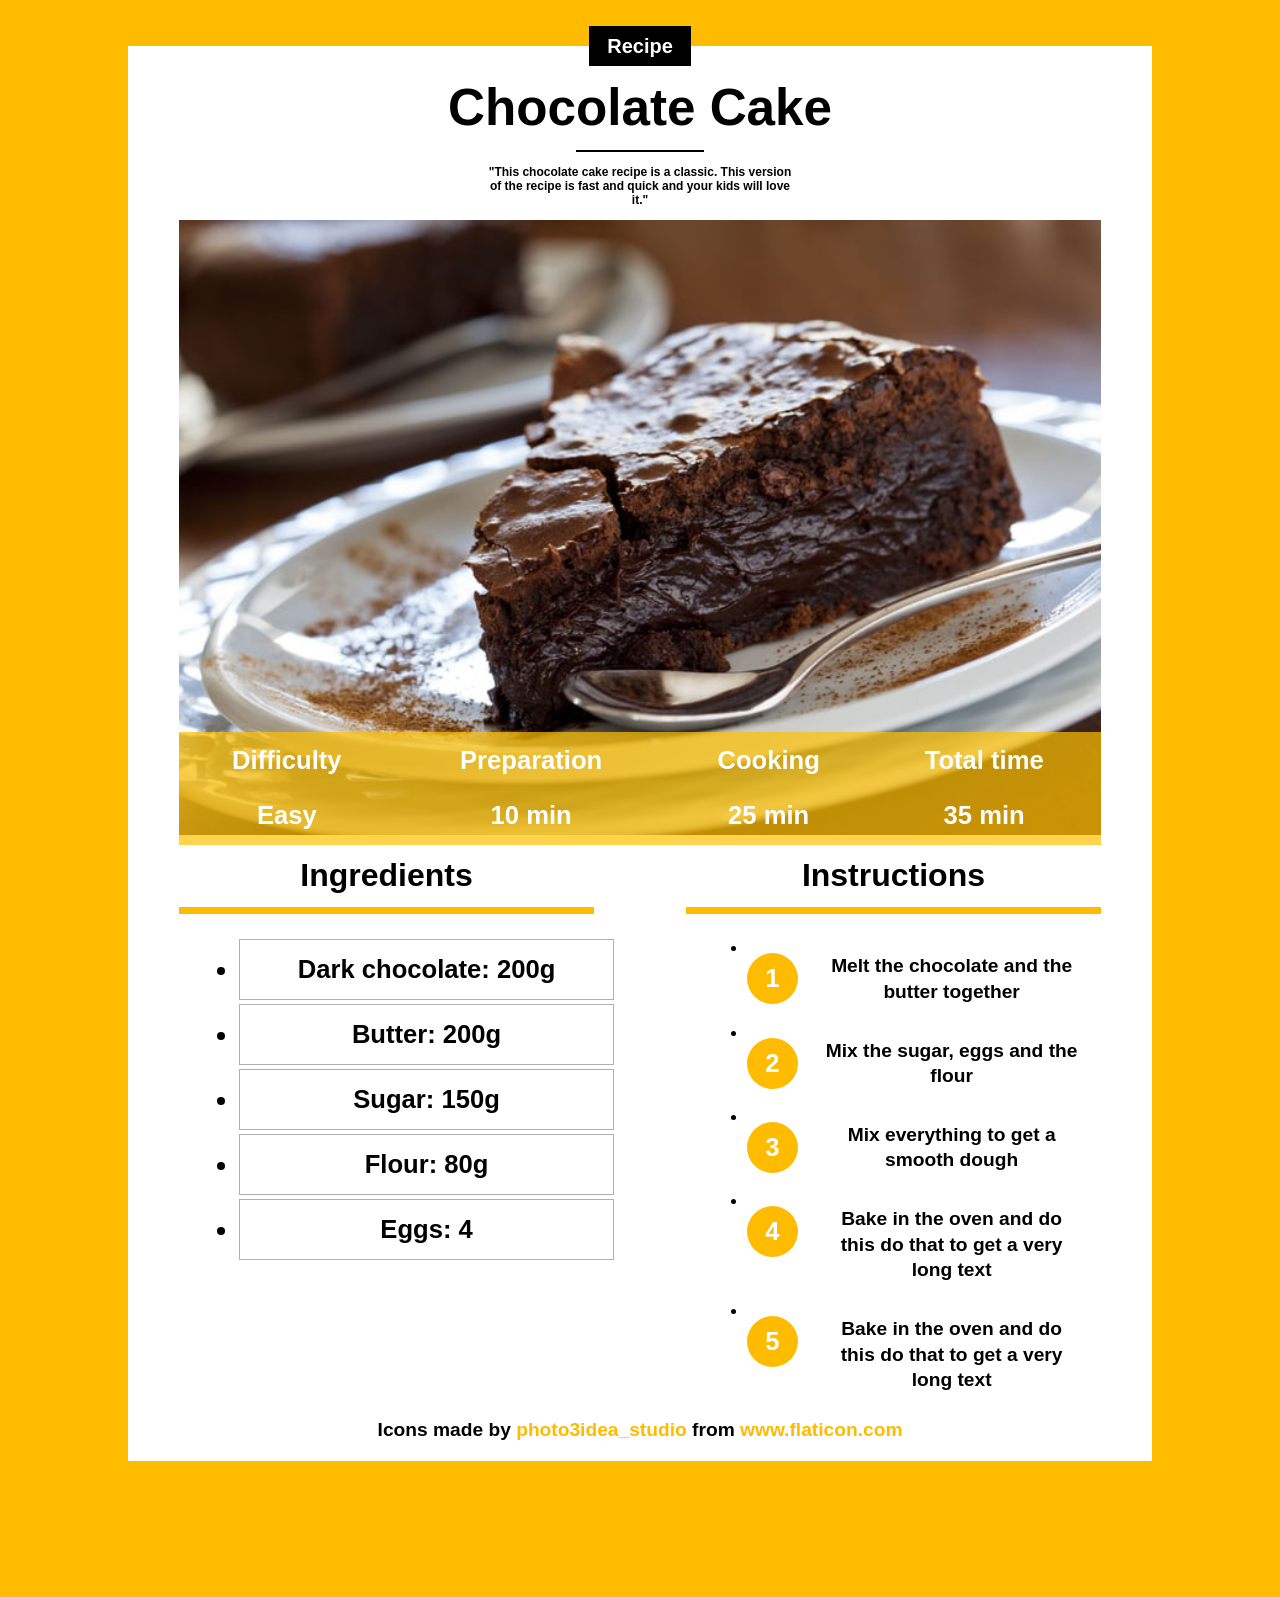
==== recipe.html @ 7009552c "Add files via upload" ====
<!DOCTYPE html>
<html lang="en">
<head>
    <meta charset="UTF-8">
    <meta http-equiv="X-UA-Compatible" content="IE=edge">
    <meta name="viewport" content="width=device-width, initial-scale=1.0">
    <title>Recipe</title>
    <link rel="stylesheet" href="./css1/reset.css">
    <link rel="stylesheet" href="./recipe.css">
    <link rel="stylesheet" media="all and (min-width: 500px)" href="./PC_recipe.css">
    <link rel="stylesheet" media="all and (max-width: 500px)" href="./Mobile_recipe.css">
    <link rel="icon" href="./favicon.ico" type="image/x-icon">
    <link rel="shortcut icon" href="./favicon.ico" type="image/x-icon">
</head>
<body>
    <p class="title">Recipe</p>
    <div class="center clearfix">
        <h1>Chocolate Cake</h1>
        <div class="title_underline"></div>
        <span class="brief">
            "This chocolate cake recipe is a classic. This version of the recipe is fast and quick and your kids will love it."
        </span>
        <img src="./cake.jpg" alt="">
        <table>
            <tr>
                <th>Difficulty</th>
                <th>Preparation</th>
                <th>Cooking</th>
                <th>Total time</th>
            </tr>
            <tr>
                <td>Easy</td>
                <td>10 min</td>
                <td>25 min</td>
                <td>35 min</td>
            </tr>
        </table>
        <div class="bottom">
            <div class="ingredient">
                <h2>Ingredients</h2>
                <div class="underline"></div>
                <ul>
                    <li>Dark chocolate: 200g</li>
                    <li>Butter: 200g</li>
                    <li>Sugar: 150g</li>
                    <li>Flour: 80g</li>
                    <li>Eggs: 4</li>
                </ul>
            </div>
            <div class="instruction">
                <h2>Instructions</h2>
                <div class="underline"></div>
                <ul>
                    <li class="clearfix">
                        <div>1</div>
                        <span>Melt the chocolate and the butter together</span>
                    </li>
                    <li class="clearfix">
                        <div>2</div>
                        <span>Mix the sugar, eggs and the flour</span>
                    </li>
                    <li class="clearfix">
                        <div>3</div>
                        <span>Mix everything to get a smooth dough</span>
                    </li>
                    <li class="clearfix">
                        <div>4</div>
                        <span>Bake in the oven and do this do that to get a very long text</span>
                    </li>
                    <li class="clearfix">
                        <div>5</div>
                        <span>Bake in the oven and do this do that to get a very long text</span>
                    </li>
                </ul>
            </div>
        </div>
        <div class="attribute">Icons made by <a href="https://www.flaticon.com/authors/photo3idea-studio" title="photo3idea_studio">photo3idea_studio</a> from <a href="https://www.flaticon.com/" title="Flaticon">www.flaticon.com</a></div>
    </div>
    
</body>
</html>
---- recipe.css ----
.clearfix::before,
.clearfix::after {
  clear: both;
  display: table;
  content: '';
}
body {
  background-color: #ffbb00;
  font-family: Arial;
  font-weight: bold;
  padding-bottom: 10vw;
}
.title {
  display: block;
  width: max(8vw, 100px);
  height: max(3vw, 40px);
  background-color: #000000;
  margin: 0 auto;
  margin-top: 2vw;
  margin-bottom: min(-1.5vw, -20px);
  text-align: center;
  line-height: max(3vw, 40px);
  font-size: max(1.5vw, 20px);
  color: #ffffff;
  z-index: 100;
  position: relative;
}
.center {
  width: 80vw;
  background-color: #ffffff;
  margin: 0 auto;
  text-align: center;
  padding-top: max(1vw, 20px);
  padding-bottom: max(1vw, 20px);
  z-index: 10;
  position: relative;
}
.center h1 {
  font-size: max(4vw, 30px);
  font-weight: bold;
  margin: 0 auto;
  margin-top: 1vw;
}
.center .title_underline {
  width: 10vw;
  height: 2px;
  background-color: #000000;
  margin: 1vw auto;
}
.center .brief {
  display: block;
  width: max(24vw, 250px);
  margin: 1vw auto;
  font-size: max(0.9vw, 12px);
}
.center img {
  width: 90%;
  max-height: 80vh;
  object-fit: cover;
  vertical-align: top;
}
.center table {
  width: 90%;
  height: max(8vw, 40px);
  margin: 0 auto;
  margin-top: min(-8vw, -40px);
  background-color: rgba(255, 192, 0, 0.7);
  position: relative;
}
.center .attribute {
  margin-top: 2vw;
  font-size: max(1.5vw, 12px);
  color: #000000;
}
.center .attribute a {
  text-decoration: none;
  color: #ffbb00;
}
/*# sourceMappingURL=./recipe.css.map */
---- PC_recipe.css ----
table tr th,
table tr td {
  line-height: max(4vw, 20px);
  font-size: max(2vw, 15px);
  color: #ffffff;
}
.bottom {
  width: 90%;
  margin: 0 auto;
  display: flex;
  justify-content: space-between;
}
.bottom div {
  width: 45%;
  height: 100%;
}
.bottom div h2 {
  display: block;
  font-size: max(2.5vw, 20px);
  margin-top: max(1vw, 4px);
  margin-bottom: max(1vw, 4px);
}
.bottom div .underline {
  width: 100%;
  height: max(0.5vw, 5px);
  margin-bottom: max(2vw, 8px);
  background-color: #ffbb00;
}
.bottom .ingredient ul {
  display: block;
  width: 100%;
}
.bottom .ingredient ul li {
  width: 90%;
  height: max(4.6vw, 36px);
  margin: 0 auto;
  margin-bottom: max(0.2vw, 4px);
  line-height: max(4.6vw, 36px);
  text-align: center;
  border: 1px solid #b0b0b0;
  font-size: max(2vw, 14px);
}
.bottom .instruction ul {
  display: block;
  width: 100%;
  height: max(26vw, 220px);
}
.bottom .instruction ul li {
  width: 90%;
  margin: 0 auto;
  margin-bottom: max(1.5vw, 12px);
}
.bottom .instruction ul li div {
  float: left;
  width: max(4vw, 30px);
  height: max(4vw, 30px);
  border-radius: max(2vw, 15px);
  line-height: max(4vw, 30px);
  background-color: #ffbb00;
  font-size: max(2vw, 20px);
  color: #ffffff;
}
.bottom .instruction ul li span {
  float: left;
  width: max(20vw, 105px);
  margin-left: max(2vw, 10px);
  line-height: max(2vw, 15px);
  font-size: max(1.5vw, 12px);
}
/*# sourceMappingURL=./PC_recipe.css.map */
---- Mobile_recipe.css ----
table tr th,
table tr td {
  line-height: max(4vw, 20px);
  font-size: max(2vw, 10px);
  color: #ffffff;
}
.bottom {
  width: 90%;
  height: max(35vw, 250px);
  margin: 0 auto;
}
.bottom div {
  width: 100%;
}
.bottom div h2 {
  display: block;
  font-size: max(2.5vw, 20px);
  margin-top: max(1vw, 4px);
  margin-bottom: max(1vw, 4px);
}
.bottom div .underline {
  width: 100%;
  height: max(0.5vw, 5px);
  margin-bottom: max(2vw, 8px);
  background-color: #ffbb00;
}
.bottom .ingredient ul {
  display: block;
  width: 100%;
  height: max(26vw, 220px);
}
.bottom .ingredient ul li {
  width: 90%;
  height: max(4.6vw, 36px);
  margin: 0 auto;
  margin-bottom: max(0.2vw, 4px);
  line-height: max(4.6vw, 36px);
  text-align: center;
  border: 1px solid #b0b0b0;
  font-size: max(2vw, 14px);
}
.bottom .instruction ul {
  display: block;
  width: 100%;
}
.bottom .instruction ul li {
  width: 90%;
  margin: 0 auto;
  margin-bottom: max(1.5vw, 12px);
}
.bottom .instruction ul li div {
  float: left;
  width: max(4vw, 30px);
  height: max(4vw, 30px);
  border-radius: max(2vw, 15px);
  line-height: max(4vw, 30px);
  background-color: #ffbb00;
  font-size: max(2vw, 20px);
  color: #ffffff;
}
.bottom .instruction ul li span {
  float: left;
  width: 50vw;
  margin-left: 2vw;
  line-height: max(2vw, 15px);
  font-size: max(2vw, 15px);
}
/*# sourceMappingURL=./Mobile_recipe.css.map */
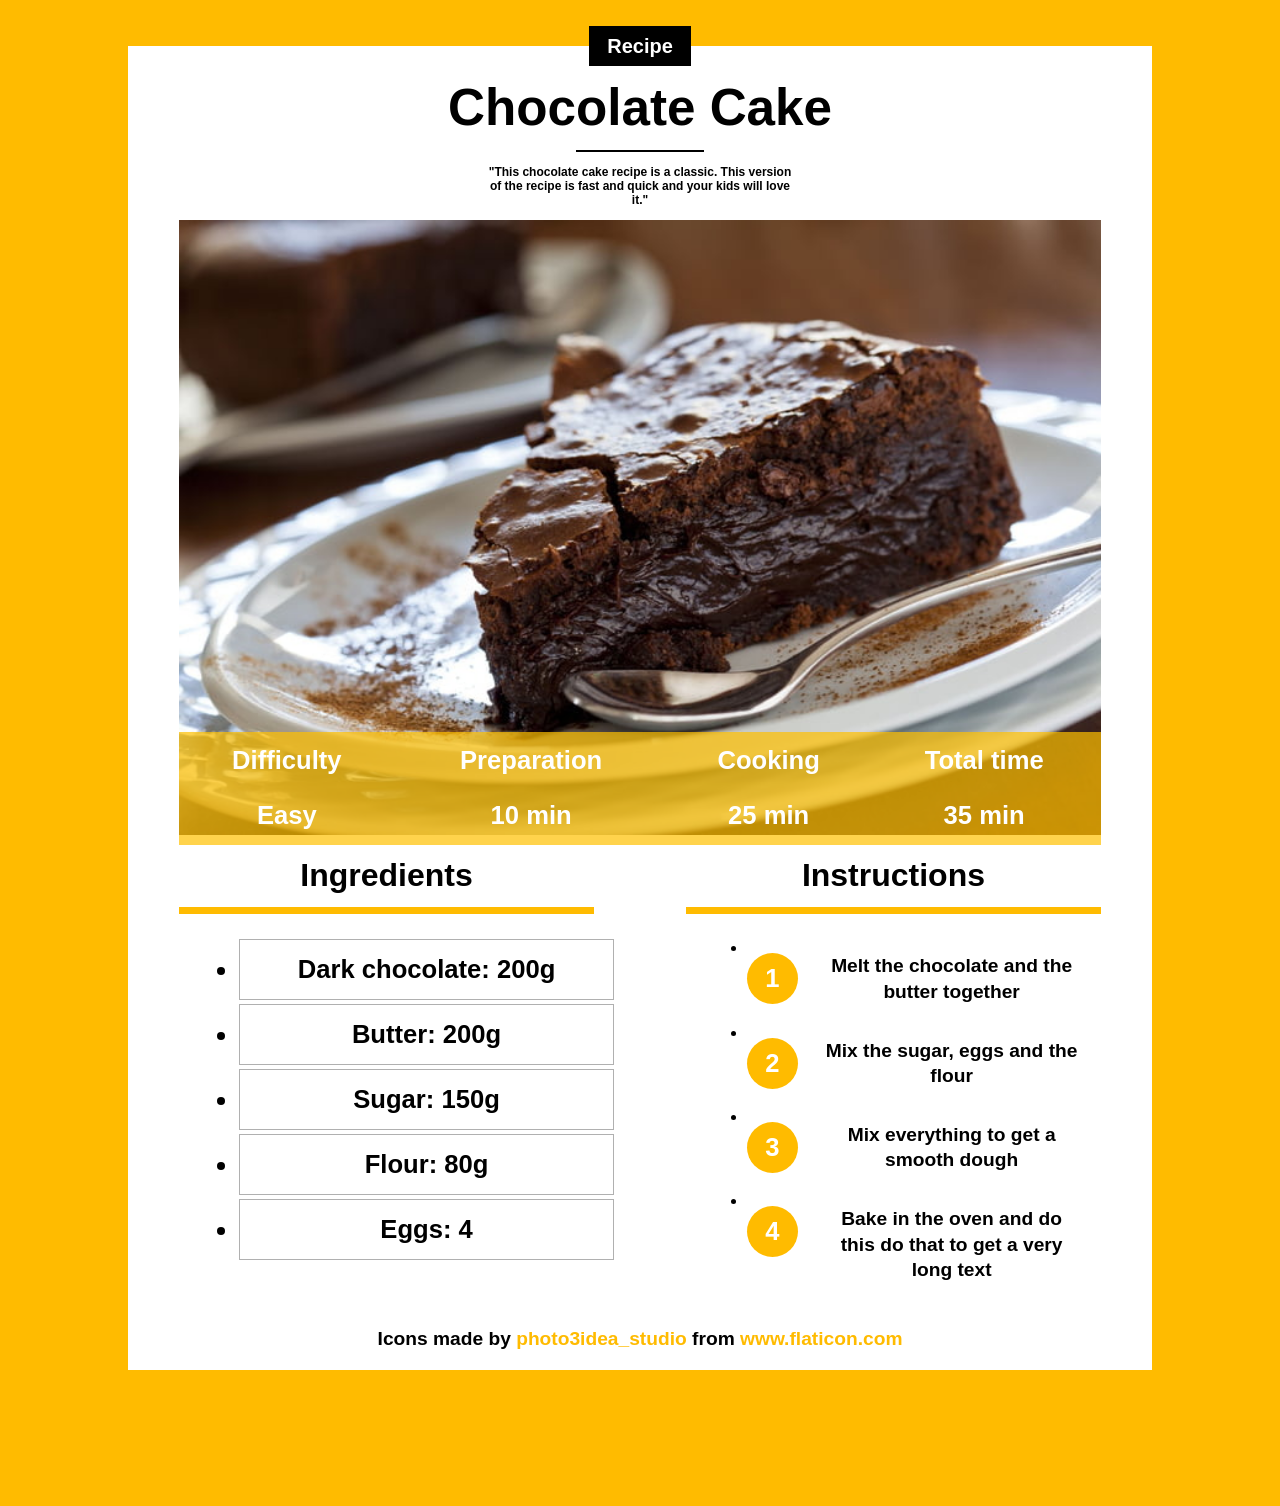
==== commit 42329f99: "Add files via upload" ====
--- a/recipe.html
+++ b/recipe.html
@@ -7,8 +7,6 @@
     <title>Recipe</title>
     <link rel="stylesheet" href="./css1/reset.css">
     <link rel="stylesheet" href="./recipe.css">
-    <link rel="stylesheet" media="all and (min-width: 500px)" href="./PC_recipe.css">
-    <link rel="stylesheet" media="all and (max-width: 500px)" href="./Mobile_recipe.css">
     <link rel="icon" href="./favicon.ico" type="image/x-icon">
     <link rel="shortcut icon" href="./favicon.ico" type="image/x-icon">
 </head>
@@ -67,10 +65,6 @@
                         <div>4</div>
                         <span>Bake in the oven and do this do that to get a very long text</span>
                     </li>
-                    <li class="clearfix">
-                        <div>5</div>
-                        <span>Bake in the oven and do this do that to get a very long text</span>
-                    </li>
                 </ul>
             </div>
         </div>
--- a/recipe.css
+++ b/recipe.css
@@ -76,4 +76,145 @@
   text-decoration: none;
   color: #ffbb00;
 }
+@media all and (min-width: 550px) {
+  table tr th,
+  table tr td {
+    line-height: max(4vw, 20px);
+    font-size: max(2vw, 15px);
+    color: #ffffff;
+  }
+  .bottom {
+    width: 90%;
+    margin: 0 auto;
+    display: flex;
+    justify-content: space-between;
+  }
+  .bottom div {
+    width: 45%;
+    height: 100%;
+  }
+  .bottom div h2 {
+    display: block;
+    font-size: max(2.5vw, 20px);
+    margin-top: max(1vw, 4px);
+    margin-bottom: max(1vw, 4px);
+  }
+  .bottom div .underline {
+    width: 100%;
+    height: max(0.5vw, 5px);
+    margin-bottom: max(2vw, 8px);
+    background-color: #ffbb00;
+  }
+  .bottom .ingredient ul {
+    display: block;
+    width: 100%;
+  }
+  .bottom .ingredient ul li {
+    width: 90%;
+    height: max(4.6vw, 36px);
+    margin: 0 auto;
+    margin-bottom: max(0.2vw, 4px);
+    line-height: max(4.6vw, 36px);
+    text-align: center;
+    border: 1px solid #b0b0b0;
+    font-size: max(2vw, 14px);
+  }
+  .bottom .instruction ul {
+    display: block;
+    width: 100%;
+  }
+  .bottom .instruction ul li {
+    width: 90%;
+    margin: 0 auto;
+    margin-bottom: max(1.5vw, 12px);
+  }
+  .bottom .instruction ul li div {
+    float: left;
+    width: max(4vw, 30px);
+    height: max(4vw, 30px);
+    border-radius: max(2vw, 15px);
+    line-height: max(4vw, 30px);
+    background-color: #ffbb00;
+    font-size: max(2vw, 20px);
+    color: #ffffff;
+  }
+  .bottom .instruction ul li span {
+    float: left;
+    width: max(20vw, 95px);
+    margin-left: max(2vw, 10px);
+    line-height: max(2vw, 15px);
+    font-size: max(1.5vw, 12px);
+  }
+}
+@media all and (max-width: 550px) {
+  .center {
+    width: 95vw;
+  }
+  table tr th,
+  table tr td {
+    line-height: max(4vw, 20px);
+    font-size: max(2vw, 10px);
+    color: #ffffff;
+  }
+  .bottom {
+    width: 90%;
+    margin: 0 auto;
+  }
+  .bottom div {
+    width: 100%;
+  }
+  .bottom div h2 {
+    display: block;
+    font-size: max(2.5vw, 20px);
+    margin-top: max(1vw, 4px);
+    margin-bottom: max(1vw, 4px);
+  }
+  .bottom div .underline {
+    width: 100%;
+    height: max(0.5vw, 5px);
+    margin-bottom: max(2vw, 8px);
+    background-color: #ffbb00;
+  }
+  .bottom .ingredient ul {
+    display: block;
+    width: 100%;
+    height: max(26vw, 220px);
+  }
+  .bottom .ingredient ul li {
+    width: 90%;
+    height: max(4.6vw, 36px);
+    margin: 0 auto;
+    margin-bottom: max(0.2vw, 4px);
+    line-height: max(4.6vw, 36px);
+    text-align: center;
+    border: 1px solid #b0b0b0;
+    font-size: max(2vw, 14px);
+  }
+  .bottom .instruction ul {
+    display: block;
+    width: 100%;
+  }
+  .bottom .instruction ul li {
+    width: 90%;
+    margin: 0 auto;
+    margin-bottom: max(1.5vw, 12px);
+  }
+  .bottom .instruction ul li div {
+    float: left;
+    width: max(4vw, 30px);
+    height: max(4vw, 30px);
+    border-radius: max(2vw, 15px);
+    line-height: max(4vw, 30px);
+    background-color: #ffbb00;
+    font-size: max(2vw, 20px);
+    color: #ffffff;
+  }
+  .bottom .instruction ul li span {
+    float: left;
+    width: 65vw;
+    margin-left: 2vw;
+    line-height: max(2vw, 15px);
+    font-size: max(2vw, 15px);
+  }
+}
 /*# sourceMappingURL=./recipe.css.map */
